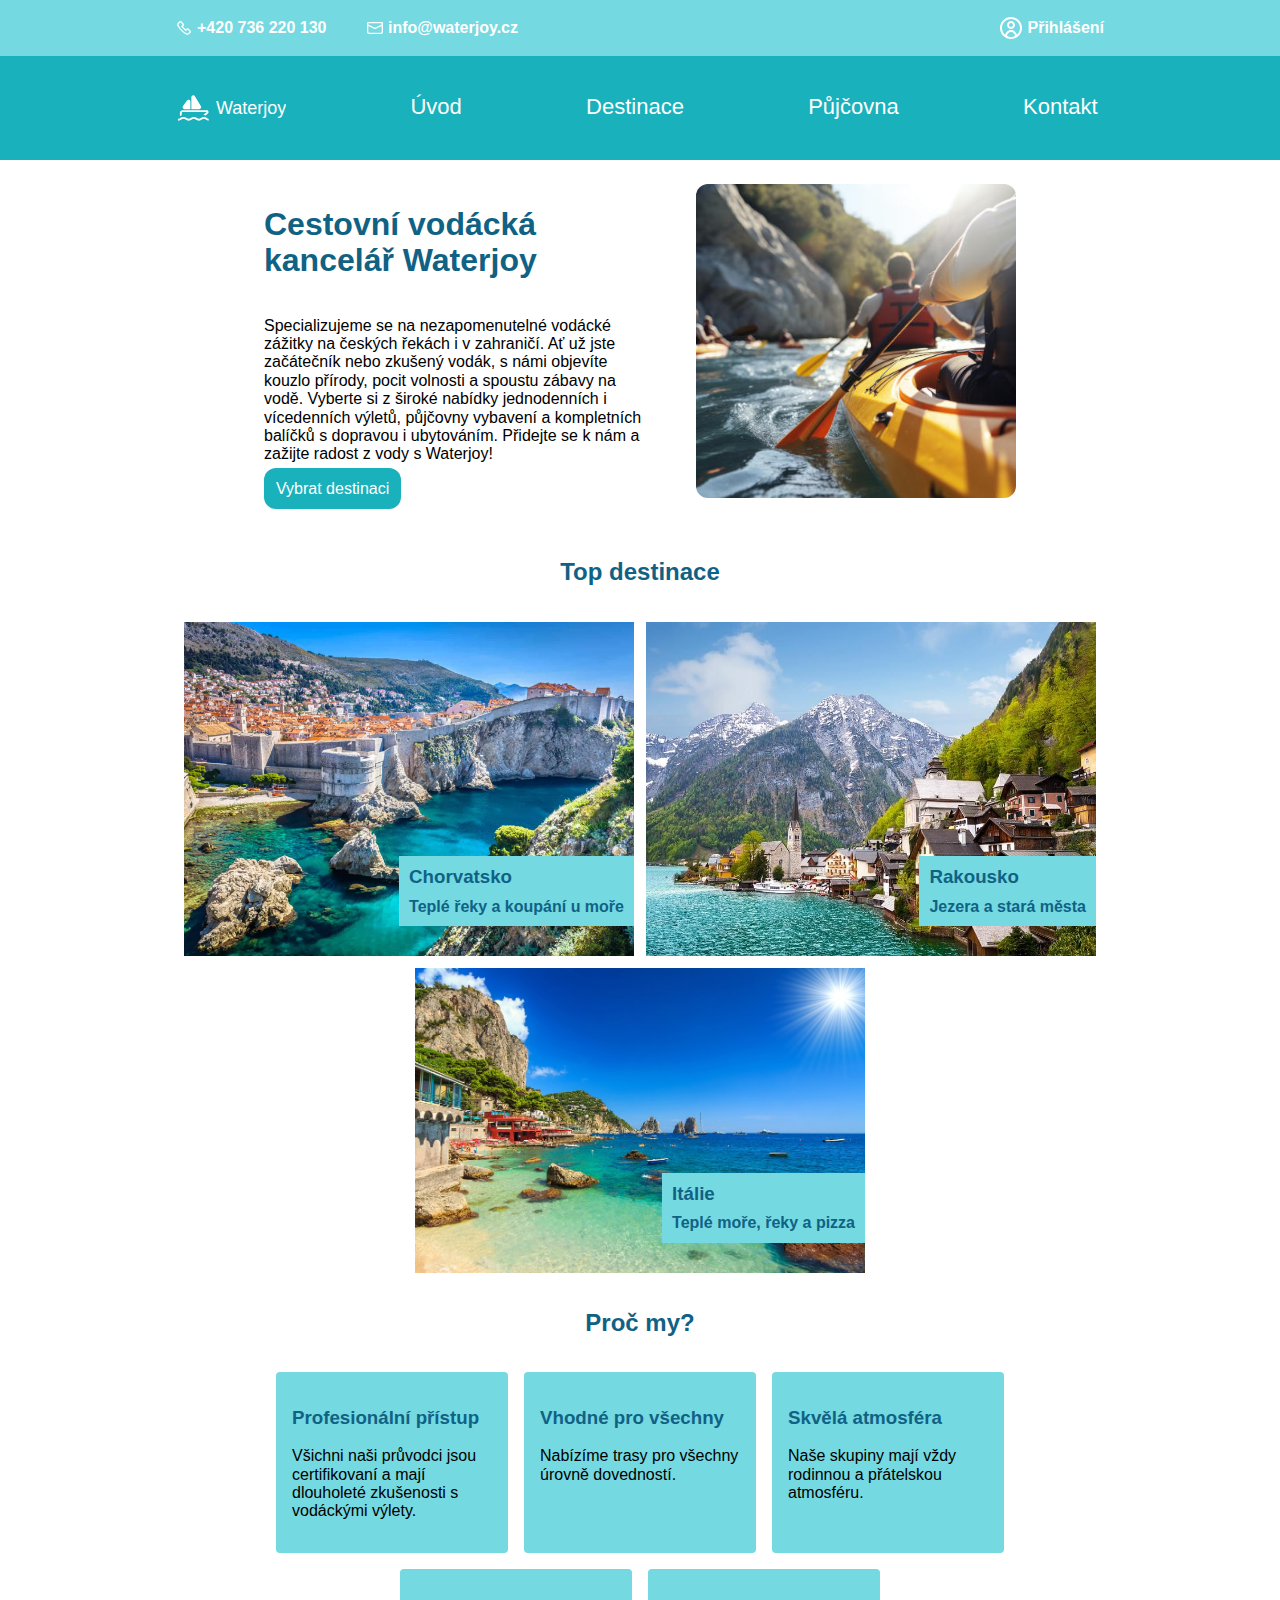
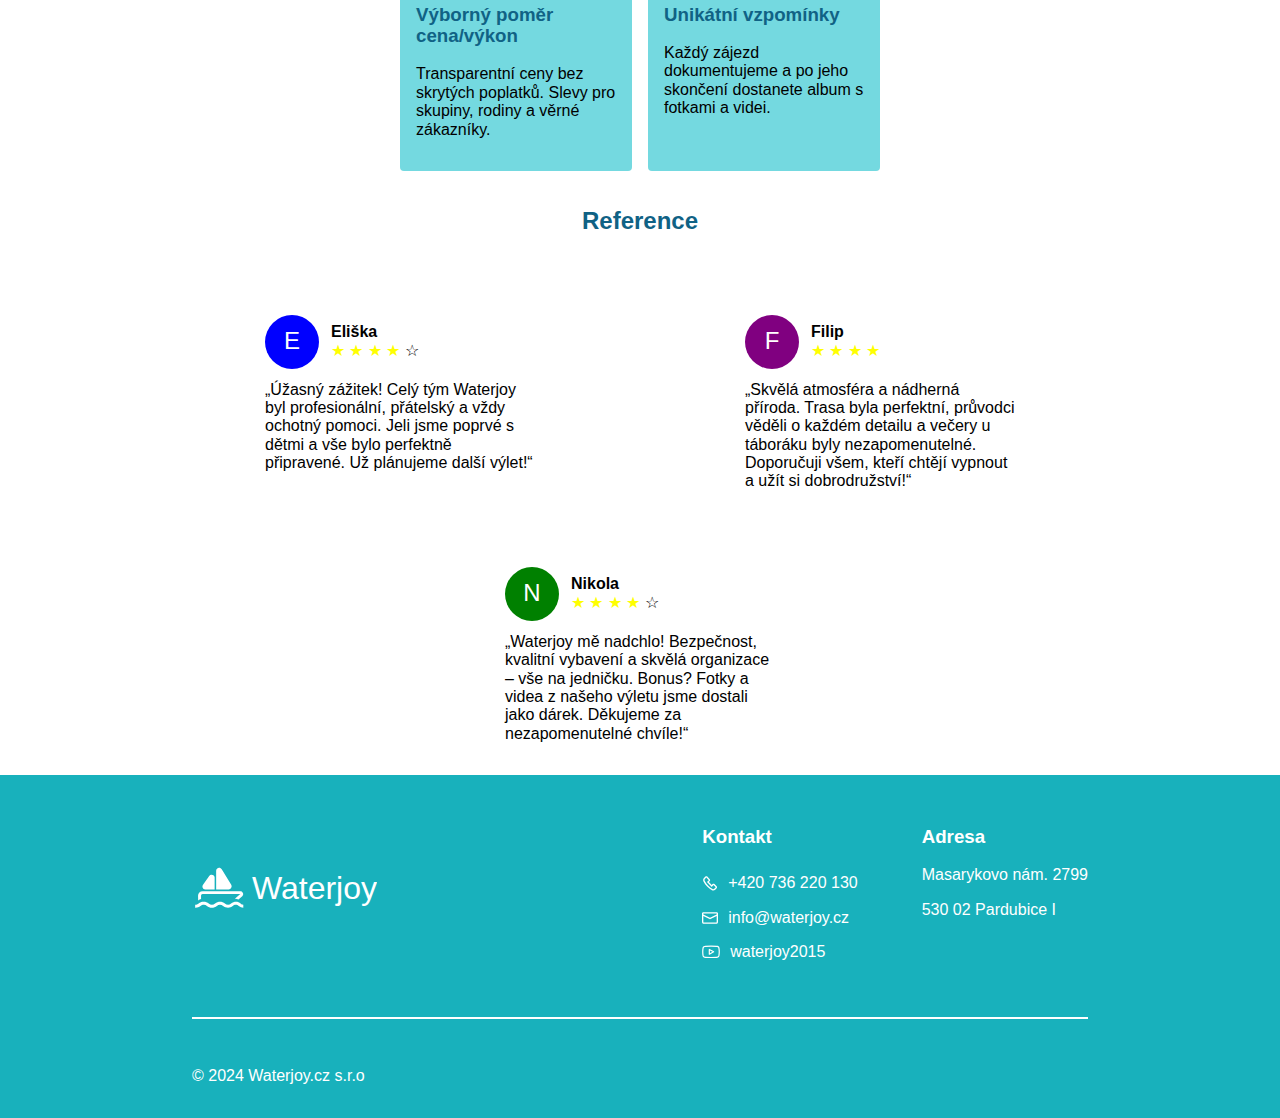
==== index.html @ 98359bdb "first commit" ====
<!DOCTYPE html>
<html lang="cs">
  <head>
    <meta charset="UTF-8" />
    <meta http-equiv="X-UA-Compatible" content="IE=edge" />
    <meta name="viewport" content="width=device-width, initial-scale=1.0" />
    <link rel="stylesheet" href="./styles/main.css" />
    <link rel="stylesheet" href="./styles/normalize.css" />
    <link rel="stylesheet" href="./styles/hamburger.css" />
    <link rel="stylesheet" href="./styles/style.css" />
    <script src="./hamburger.js"></script>
    <title>Waterjoy | Homepage</title>
  </head>
  <body>
    <header class="header">
      <div class="header__inline">
        <div class="header__kontakt">
          <a href="tel://+420736220130" class="telefon">
            <img src="./ico/telephone.svg" alt="telefon" />
            <p>+420 736 220 130</p>
          </a>
          <a href="mailto://info@watejoy.cz" class="posta">
            <img src="./ico/email.svg" alt="schránka" />
            <p>info@waterjoy.cz</p>
          </a>
        </div>
        <a href="#" class="header__profile">
          <img src="./ico/Profile.svg" alt="profil" />
          <p class="icon-profile">Přihlášení</p>
        </a>
      </div>
      <div class="header__navigace">
        <div class="hamburger-row">
          <div class="navbar__logotext">
            <a
              href="./index.html"
              class="navbar__logo img-responsive header__logo"
              ><img
                src="./ico/logo.svg"
                alt="Waterjoy"
                class="logo--text"
              />Waterjoy</a
            >
          </div>
          <a
            href="javascript:void(0)"
            class="hamburger hamburger-btn hamburger-zone"
          >
            <span></span>
            <span></span>
            <span></span>
          </a>
        </div>
        <nav class="navbar hamburger-nav hamburger-zone">
          <menu class="nav__pages">
            <li class="nav-item">
              <a class="nav-link" href="./index.html">Úvod</a>
            </li>
            <li class="nav-item">
              <a class="nav-link" href="./destinace.html">Destinace</a>
            </li>
            <li class="nav-item">
              <a class="nav-link" href="./pujcovna.html">Půjčovna</a>
            </li>
            <li class="nav-item">
              <a class="nav-link" href="./kontakt.html">Kontakt</a>
            </li>
          </menu>
        </nav>
      </div>
    </header>
    <main>
      <section class="sec1">
        <div class="section1">
          <div class="sec1__check--block">
            <h1>Cestovní vodácká kancelář Waterjoy</h1>
            <div class="section1__item--text">
              <p>
                Specializujeme se na nezapomenutelné vodácké zážitky na českých
                řekách i v zahraničí. Ať už jste začátečník nebo zkušený vodák,
                s námi objevíte kouzlo přírody, pocit volnosti a spoustu zábavy
                na vodě. Vyberte si z široké nabídky jednodenních i vícedenních
                výletů, půjčovny vybavení a kompletních balíčků s dopravou i
                ubytováním. Přidejte se k nám a zažijte radost z vody s
                Waterjoy!
              </p>
            </div>
            <div>
              <a href="./destinace.html" class="hp-btn"> Vybrat destinaci </a>
            </div>
          </div>
          <img class="img-responsive" src="./images/uvod.jpeg" alt="škola" />
        </div>
      </section>
      <section class="top-destinace">
        <h2 class="homepage__h2">Top destinace</h2>
        <div class="top-destinace__obal">
          <div class="top-destinace__blok">
            <a
              href="./destinace.html#Chorvatsko"
              class="top-destinace__blok--odkaz"
            >
              <img
                src="./images/croatia.jpg"
                alt="Chorvatsko"
                class="top-destinace__img"
              />
              <div class="top-destinace__text">
                <h3 class="top-destinace__h3">Chorvatsko</h3>
                <p class="top-destinace__p">Teplé řeky a koupání u moře</p>
              </div>
            </a>
          </div>
          <div class="top-destinace__blok">
            <a
              href="./destinace.html#Rakousko"
              class="top-destinace__blok--odkaz"
            >
              <img
                src="./images/rakousko.jpg"
                alt="Rakousko"
                class="top-destinace__img"
              />
              <div class="top-destinace__text">
                <h3 class="top-destinace__h3">Rakousko</h3>
                <p class="top-destinace__p">Jezera a stará města</p>
              </div>
            </a>
          </div>
          <div class="top-destinace__blok">
            <a
              href="./destinace.html#Italie"
              class="top-destinace__blok--odkaz"
            >
              <img
                src="./images/italie.jpg"
                alt="Italie"
                class="top-destinace__img"
              />
              <div class="top-destinace__text">
                <h3 class="top-destinace__h3">Itálie</h3>
                <p class="top-destinace__p">Teplé moře, řeky a pizza</p>
              </div>
            </a>
          </div>
        </div>
      </section>
      <section class="sec__proc-my">
        <h2 class="homepage__h2">Proč my?</h2>
        <div class="proc-my__blok">
          <div class="proc-my__item">
            <h3>Profesionální přístup</h3>
            <p>
              Všichni naši průvodci jsou certifikovaní a mají dlouholeté
              zkušenosti s vodáckými výlety.
            </p>
          </div>
          <div class="proc-my__item">
            <h3>Vhodné pro všechny</h3>
            <p>Nabízíme trasy pro všechny úrovně dovedností.</p>
          </div>
          <div class="proc-my__item">
            <h3>Skvělá atmosféra</h3>
            <p>Naše skupiny mají vždy rodinnou a přátelskou atmosféru.</p>
          </div>
          <div class="proc-my__item">
            <h3>Výborný poměr cena/výkon</h3>
            <p>
              Transparentní ceny bez skrytých poplatků. Slevy pro skupiny,
              rodiny a věrné zákazníky.
            </p>
          </div>
          <div class="proc-my__item">
            <h3>Unikátní vzpomínky</h3>
            <p>
              Každý zájezd dokumentujeme a po jeho skončení dostanete album s
              fotkami a videi.
            </p>
          </div>
        </div>
      </section>
      <section class="reference">
        <h2 class="homepage__h2">Reference</h2>
        <div class="reference__block">
          <!--<div class="reference__item">
            <div class="reference__item--blok">
              <p>2015</p>
              <p>Fungujeme již 9 let</p>
            </div>
            <div class="reference__item--blok">
              <p>12 245</p>
              <p>Jelo s námi více jak 12 tisíc lidí</p>
            </div>
            <div class="reference__item--blok">
              <p>8</p>
              <p>Jezdíme na vodu do 8 zemí</p>
            </div>
          </div>-->
          <div class="reference__list">
            <div class="reference-list__item">
              <div class="reference__profil">
                <p class="reference__word--circle blue">E</p>
                <div class="profile__blok">
                  <p class="profile__name"><b>Eliška</b></p>
                  <div>
                    <span class="yellow">&#9733; &#9733; &#9733; &#9733;</span>
                    &#9734;
                  </div>
                </div>
              </div>
              <p class="reference__text">
                „Úžasný zážitek! Celý tým Waterjoy byl profesionální, přátelský
                a vždy ochotný pomoci. Jeli jsme poprvé s dětmi a vše bylo
                perfektně připravené. Už plánujeme další výlet!“
              </p>
            </div>
            <div class="reference-list__item">
              <div class="reference__profil">
                <p class="reference__word--circle purple">F</p>
                <div class="profile__blok">
                  <p class="profile__name"><b>Filip</b></p>
                  <div>
                    <span class="yellow">&#9733; &#9733; &#9733; &#9733;</span>
                  </div>
                </div>
              </div>
              <p class="reference__text">
                „Skvělá atmosféra a nádherná příroda. Trasa byla perfektní,
                průvodci věděli o každém detailu a večery u táboráku byly
                nezapomenutelné. Doporučuji všem, kteří chtějí vypnout a užít si
                dobrodružství!“
              </p>
            </div>
            <div class="reference-list__item">
              <div class="reference__profil">
                <p class="reference__word--circle green">N</p>
                <div class="profile__blok">
                  <p class="profile__name"><b>Nikola</b></p>
                  <div>
                    <span class="yellow">&#9733; &#9733; &#9733; &#9733;</span>
                    &#9734;
                  </div>
                </div>
              </div>
              <p class="reference__text">
                „Waterjoy mě nadchlo! Bezpečnost, kvalitní vybavení a skvělá
                organizace – vše na jedničku. Bonus? Fotky a videa z našeho
                výletu jsme dostali jako dárek. Děkujeme za nezapomenutelné
                chvíle!“
              </p>
            </div>
          </div>
        </div>
      </section>
    </main>
    <footer>
      <div class="footer__block">
        <a href="./index.html" class="footer__logo img-responsive footer__logo2"
          ><img
            src="./ico/logo.svg"
            alt="Waterjoy"
            class="footer__logo--text"
          />Waterjoy</a
        >
        <div class="footer__blok2">
          <div class="footer__item">
            <h3 class="footer__h3">Kontakt</h3>
            <div class="footer__kontakt">
              <a href="tel://+420736220130" class="footer__a">
                <img src="./ico/telephone.svg" alt="telefon" /> +420 736 220
                130</a
              >
              <a href="mailto://info@l3web.cz" class="footer__a">
                <img src="./ico/email.svg" alt="posta" /> info@waterjoy.cz</a
              >
              <a href="https://www.youtube.com/"
                ><img src="./ico/youtube.svg" alt="YouTube" />waterjoy2015</a
              >
            </div>
          </div>
          <div class="footer__item">
            <h3 class="footer__h3">Adresa</h3>
            <p>Masarykovo nám. 2799</p>
            <p>530 02 Pardubice I</p>
          </div>
        </div>
      </div>
      <div class="sec__footer--line">
        <span class="footer__line"></span>
      </div>
      <div class="footer__item--underline">
        <div class="footer__underline--text">
          <a href="https://pslib.cz/" class="footer__a"
            >&copy; 2024 Waterjoy.cz s.r.o</a
          >
        </div>
      </div>
    </footer>
  </body>
</html>
---- styles/main.css ----
:root {
    --lightblue: #18b1bc;
    --darkblue: #106285;
    --black: #000000;
    --white: #ffffff;
    --backgoundblue: #add5e79c;
    --lighterblue: #74d9e0;
}

html {
    font-family: 'Inter', sans-serif;
}

a {
    text-decoration: none;
}

li {
    display: block;
}

h1,
h2,
h3 {
    color: var(--darkblue);
}

.img-responsive {
    display: block;
    width: 100%;
    object-fit: cover;
    max-width: 700px;
    margin: 0;
    padding: 0;
    border-radius: 12px;
    overflow: hidden;
}

.sec__btn {
    display: flex;
    justify-content: center;
}

.drobenka {
    display: flex;
    align-items: center;
    gap: 5px;
}

.drobenka a {
    color: var(--Cerna);
    padding: 0.1em;
}

.drobenka img {
    padding-bottom: 0.4em;
}

.drobenka__span {
    display: inline-flex;
    border: 2px solid var(--lightblue);
    height: 1px;
    border-radius: 2px;
}

.foto__profil {
    margin: 1em 1em 1em 0;
}

.yellow {
    color: yellow;
}

/*HEADER*/

.header {
    background-color: var(--lightblue);
}

.header__inline {
    display: flex;
    font-family: 'Hanken Grotesk', sans-serif;
    justify-content: space-between;
    padding: 1em;
    background-color: var(--lighterblue);
}

.header__kontakt {
    gap: 20px;
}

.header__kontakt img {
    width: 100%;
}

.header__inline p {
    display: none;
}

.telefon,
.posta,
.header__profile,
.header__kontakt {
    display: flex;
    align-items: center;
    align-self: center;
}

/*NAVIGACE*/

.header__navigace {
    background-color: var(--lightblue);
}

.navbar__logo {
    max-width: 185px;
}

.logo--text {
    padding-right: 5px;
    width: 100%;
    object-fit: cover;

}

.header__logo {
    display: flex;
    align-items: center;
    /*padding-top: 0.2em;*/
    color: white;
    font-size: large;
    z-index: 2;
}

.nav-link {
    color: var(--white);
    font-size: 22px;
    font-weight: normal;
    text-align: center;
}

.telefon,
.posta,
.header__profile {
    gap: 5px;
    color: var(--white);
    font-weight: bold;
}

.navbar {
    position: absolute;
    width: 100%;
    transition: 1s;
}

.nav-item {
    display: block;
    text-align: center;
    border-bottom: 2px solid var(--white);
    padding: 0.5em 0;
    width: 100%;
}

/*HOMEPAGE*/

.sec1__check {
    display: flex;
    align-items: center;
    justify-content: space-between;
}

.sec1__check--text ul {
    padding: 0.5em 0.5em;
    margin: 0;
}

.section1 {
    display: flex;
    justify-content: space-around;
    flex-direction: column;
    margin: 1em;
    gap: 20px;
    padding: 1.5em;
}

.sec1__h1 {
    display: flex;
    flex-direction: row-reverse;
}

.section1__item--text {
    padding: 0;
    margin: 0 0 1.5em 0;
}

.hp-btn {
    background-color: var(--lightblue);
    color: var(--white);
    border-radius: 12px;
    padding: 12px;
    margin: 16px 0;
    width: fit-content;
}

.hp-btn:hover {
    background-color: var(--darkblue);
}


.homepage__h2 {
    text-align: center;
    padding: 1.5em;
    margin: 0;
    /*margin-bottom: 1em;*/
}

.top-destinace__blok {
    display: flex;
    position: relative;
}

.top-destinace__blok:hover {
    transform: scale(1.05);
    transition: 1s;
}

.top-destinace__img {
    width: 100%;
    object-fit: cover;
}

.top-destinace__text {
    position: absolute;
    background-color: var(--lighterblue);
    color: var(--darkblue);
    font-weight: 600;
    right: 0;
    bottom: 30px;
    padding: 10px;
}

.top-destinace__h3 {
    margin: 0;
    padding-bottom: 10px;
}

.top-destinace__p {
    margin: 0;
}

.reference__item {
    display: flex;
    text-align: center;
    flex-wrap: wrap;
    justify-content: center;
    color: var(--lightblue);
}

.reference__item--blok {
    padding: .5em;
    border-radius: 16px;

}

.reference__item--blok p:first-child {
    font-size: large;
    font-weight: bold;
}

.reference-list__item {
    display: flex;
    flex-direction: column;
    justify-content: start;
    margin: 2em;
}

.reference__profil {
    display: flex;
    align-items: center;
}

.reference__word--circle {
    width: 30px;
    height: 30px;
    font-size: 24px;
    text-align: center;
    color: var(--white);
    border-radius: 50%;
    padding: .5em;
    margin: .5em .5em .5em 0;
}

.blue {
    background-color: blue;
}

.purple {
    background-color: purple;
}

.green {
    background-color: green;
}



.profile__blok {
    display: flex;
    flex-direction: column;
}

.profile__name {
    margin: 0;
}

.reference__text {
    margin: 0;
}

/*DESTINACE*/

.destinace {
    margin: 0 5px;
}

.destinace_uvod {
    margin: 2em;
}

.destinace__item {
    margin: 2em;
}

.more-info-btn {
    color: var(--lightblue);
    text-decoration: underline;
}

.price__item {
    display: flex;
    justify-content: space-between;
    align-items: center;
}

.formular-btn {
    background-color: var(--lightblue);
    color: var(--white);
    border: 3px solid var(--darkblue);
    padding: 5px;
}

.formular-btn:hover {
    background-color: var(--darkblue);
}

.destinace__img {
    object-fit: cover;
    width: 100%;
}

.proc-my__blok {
    display: flex;
    justify-content: center;
    flex-direction: column;
    gap: 16px;
    margin: 1em;
}

.proc-my__item {
    background-color: var(--lighterblue);
    border-radius: 4px;
    padding: 1em;
}

/*PUJCOVNA*/

.cenik {
    border-collapse: collapse;
    border: 1px solid var(--black);
    width: 100%;
}

.pujcovna__sec1 {
    margin: 2em;
}

.pujcovna__adresa--text {
    margin: 2em;
}

.pujcovna__cenik {
    margin: 2em;
}

.cenik__popis {
    margin: 1em;
    font-weight: bold;
    font-size: larger;
    color: var(--darkblue);
}

.cenik__radek--popis th {
    font-weight: bold;
    padding: 8px;
    /*border: 1px solid var(--darkblue);*/
}

.cenik__radek th {
    font-weight: 400;
    padding: 8px;
    border: 1px solid var(--black);
}

.pujcovna__formular {
    margin: 2em;
}

/*formular*/

input[type=text],
select {
    width: 100%;
    padding: 12px 20px;
    margin: 8px 0;
    display: inline-block;
    border: 1px solid #ccc;
    border-radius: 4px;
    box-sizing: border-box;
}

input[type=submit] {
    width: 100%;
    background-color: var(--lightblue);
    color: white;
    padding: 14px 20px;
    margin: 8px 0;
    border: none;
    border-radius: 4px;
    cursor: pointer;
}

input[type=submit]:hover {
    background-color: var(--darkblue);
}

/*KONTAKT*/

.kontakt__sec1 {
    margin: 2em;
}

.kontakt__sec2--text {
    margin: 2em 2em;
}

.kontakt__doba--blok {
    display: flex;
    flex-direction: column;

}

.kontakt__doba--popis {
    text-align: start;
}

.kontakt__doba--item {
    display: flex;
    justify-content: space-between;
    padding: .5em;
    gap: 16px;
}


.mapa {
    width: 100%;
    height: 400px;
}

.kontakt__personal {
    display: flex;
    justify-content: space-between;
    margin: 1em;
    align-items: center;
    max-width: 450px;
    width: 100%;
}

.kontakt__personal--block {
    display: flex;
    justify-content: center;
    background-color: var(--lighterblue);
    border-radius: 16px;
}

.foto__logo {
    width: 140px;
    margin: 1em;
}

.kontakt__sec3 {
    margin: 3em 1em;
}

.kontakt__sec3 h2 {
    text-align: center;
}

.kontakt__sec3--block {
    display: flex;
    justify-content: space-around;
    flex-direction: column;
    gap: 24px;
    width: 100%;
    margin: 2em 0;
}

.kontakt__foto {
    max-width: 100px;
}

.kontakt__personal--text p {
    margin: 5px 0;
    color: var(--darkblue);
}

.kontakt__personal--text p:first-child {
    font-weight: bold;
}

.kontakt__personal--text a {
    display: block;
    color: var(--darkblue);
    margin: 5px 0;
}

/*FOOTER*/

footer {
    background-color: var(--lightblue);
    color: var(--white);
    padding: 1em 0 1em 0;
}

.footer__block {
    display: flex;
    flex-wrap: wrap;
    flex-direction: column;
}

.footer__logo {
    max-width: 185px;
    margin: 1em;
}

.footer__logo--text {
    padding-right: 5px;

}

.footer__logo2 {
    display: flex;
    align-items: center;
    color: white;
    font-size: 24px;
}

.footer__item {
    text-align: start;
    margin: 1em 2em;
}

.footer__item a {
    color: var(--white);
}

.footer__h3 {
    color: var(--white);
}

.footer__item--underline {
    text-align: center;
}

.footer__underline--text {
    display: flex;
    justify-content: space-around;
    align-items: center;
    margin: 0 1em;
}

.footer__line {
    display: flex;
    border: 1px solid var(--white);
}

.sec__footer--line {
    margin: 2em;
}

.footer__kontakt {
    display: flex;
    flex-direction: column;
}

.footer__kontakt a {
    display: flex;
    justify-content: flex-start;
    margin: 0.5em 0;
    gap: 10px;
}

.footer__a {
    display: block;
    color: var(--svetlaModra);
    margin: 1em 0;
}



/*MEDIAQ*/

@media screen and (min-width: 768px) {
    /*Q-HEADER*/

    .header__inline p {
        display: inline;
        margin: 0;
    }

    .header__kontakt p {
        min-width: 150px;
    }

    /*Q-NAVIGACE*/

    .header__navigace {
        display: flex;
        align-items: center;
        padding: 2em 1em;
        justify-content: space-between;
        background-color: var(--lightblue);
        gap: 24px;
    }

    .navbar {
        display: flex;
        position: relative;
        justify-content: space-between;
        transition: none;
        right: 0;
        justify-content: space-between;
        max-width: 700px;
    }

    .nav__pages {
        display: flex;
        align-items: center;
        width: 100%;
        justify-content: space-between;
        gap: 2;
    }

    .nav__border {
        border: 2px solid var(--Seda);
        align-self: center;
        height: 30px;
    }

    .nav-item {
        display: flex;
        padding: 0.4em;
        border: none;
        justify-content: space-between;
        width: auto;
        border-bottom: 2px solid var(--lightblue);
    }

    .nav-item:hover {
        border-bottom: 2px solid var(--white);
        /*padding-top: 0.4em;*/

    }

    /*Q-HOMEPAGE*/

    .section1 {
        display: flex;
        flex-wrap: nowrap;
        flex-direction: row;
        justify-content: space-around;
    }

    .sec1__check--block {
        display: flex;
        flex-direction: column;
        justify-content: space-evenly;
        margin-right: 2em;
        max-width: 380px;
    }

    .sec1__check {
        display: flex;
        flex-direction: column;
        align-items: start;
    }

    .section1__item--text {
        padding: 0;
        margin: 0;
    }

    .top-destinace__obal {
        display: flex;
        flex-wrap: wrap;
        gap: 12px;
        justify-content: center;
    }

    .top-destinace__img {
        max-width: 450px;
        height: 100%;

    }

    .sec__proc-my {
        display: flex;
        flex-direction: column;
        align-items: center;
        justify-content: center;
    }

    .proc-my__blok {
        flex-wrap: wrap;
        width: fit-content;
        flex-direction: row;
        justify-content: center;

    }

    .proc-my__item {
        max-width: 200px;
    }

    .reference__item {
        justify-content: space-around;
    }

    .reference__list {
        display: flex;
        flex-direction: row;
        flex-wrap: wrap;
        justify-content: space-around;
    }

    .reference-list__item {
        max-width: 270px;

    }

    /*Q-destinace*/
    .destinace__popis {
        display: flex;

    }

    .destinace__img {
        max-width: 450px;
    }

    .destinace__nabidka {
        margin-bottom: 1em;
    }

    /*Q-pujcovna*/

    .pujcovna__adresa {
        display: flex;
        justify-content: space-between;
    }

    .pujcovna__cenik {
        display: flex;
        justify-content: center;
    }



    .formular {
        display: grid;
        grid-template-columns: 1fr 1fr;
        gap: 12px;
    }

    /*Q-KONTAKT*/

    .kontakt__sec3 {
        margin: auto auto 3em auto;
    }

    .kontakt__sec2 {
        display: flex;
        justify-content: space-between;
        gap: 50px;
        padding: 0 0 4em 0;
    }

    .kontakt__sec2--text {
        margin: 0 2em;
        min-width: 200px;
    }

    /*
    .mapa {
        max-height: 350px;
        max-width: 420px;
    }
*/
    .kontakt__pozadi {
        border-radius: 30px;
    }

    .kontakt__sec3--block {
        flex-direction: row;
        flex-wrap: wrap;
    }

    /*Q-FOOTER*/

    .footer__block {
        display: flex;
        flex-direction: row;
        justify-content: space-between;
    }

    .footer__blok2 {
        display: flex;
    }


    .footer__logo {
        max-width: 185px;
        margin: 1em;
    }

    .footer__logo--text {
        padding-right: 5px;
        width: 100%;
        object-fit: cover;

    }

    .footer__logo2 {
        display: flex;
        align-items: center;
        color: white;
        font-size: 32px;
        z-index: 2;
    }

    .footer__item--underline {
        display: flex;
        justify-content: space-between;
        margin: 2em;
    }

    .sec__footer--line {
        display: flex;
        justify-content: center;
        margin: 2em;
    }

    .footer__line {
        width: 100%;
    }
}

/*TABLET*/

@media screen and (min-width: 961px) {
    .header__kontakt {
        margin-left: 10em;
    }

    .header__profile {
        margin-right: 10em;
    }

    .header__navigace {
        margin: 0 10em;
    }

    .section1 {
        justify-content: space-between;
        margin: auto 15em auto 15em;
    }

    .proc-my__blok {
        margin: auto 10em auto 10em;
    }

    .reference {
        margin: auto 10em auto 10em;
    }

    .destinace {
        margin: auto 10em auto 10em;
    }

    .pujcovna__main {
        margin: auto 10em auto 10em;
    }

    .kontakt__sec1,
    .kontakt__sec2 {
        margin: auto 10em auto 10em;
    }

    .kontakt__sec3 {
        margin: auto 10em 3em 10em;
    }

    .footer__item--underline {
        margin: auto 12em auto 11em;
    }

    .footer__line {
        margin: auto 10em auto 10em;
    }

    .footer__block {
        margin: auto 10em auto 10em;
    }
}
---- styles/hamburger.css ----
:root {
    --white: #ffffff;
}

.hamburger {
    --rotate-time: .15s;
    --move-time: .1s;
}

.hamburger {
    width: 60px;
    height: 45px;
    position: relative;
}

.hamburger span {
    position: absolute;
    height: 6px;
    width: 100%;
    background: var(--white);
    left: 0;
}

.hamburger span:nth-child(1) {
    top: 0px;
    border-radius: 20px;
}

.hamburger span:nth-child(2) {
    top: 18px;
    transition: .5s;
    border-radius: 20px;
}

.hamburger span:nth-child(3) {
    bottom: 2px;
    border-radius: 20px;
}

.hamburger-nav {
    transform: scaleY(0);
    transition: .5s;
    transform-origin: top;
}


@media screen and (max-width: 768px) {
    .hamburger.active span {
        transform: translateY(0px);
    }

    .hamburger-nav.active {
        transform: scaleY(1);
    }

    .hamburger.active span:nth-child(1) {
        transform: translateY(18px) rotate(45deg);
    }

    .hamburger.active span:nth-child(2) {
        transform: translateX(200%);
        transition: .5s;
        overflow: hidden;
    }

    .hamburger.active span:nth-child(3) {
        transform: translateY(-18px) rotate(-45deg);
    }
}
---- styles/style.css ----
:root {
    --black: #000000;
    --white: #ffffff;
    --lightblue: #18b1bc;
}

.hamburger {
    display: block;
}

.hamburger-nav {
    background-color: var(--lightblue);
    border-top: 2px solid var(--white);
}

.hamburger-nav a:hover {
    color: var(--white);
}

.hamburger-row {
    padding: 1em;
    display: flex;
    justify-content: space-between;
    color: var(--white);
    flex-wrap: nowrap;
    align-items: center;
}

.hamburger-nav menu {
    margin: 0;
    padding: 0;
}

.btn-cta {
    display: inline-block;
    background-color: var(--black);
    font-size: 22px;
    font-weight: bold;
    border-top: 0;
}

.btn-cta>a {
    color: var(--white);
}

@media screen and (min-width: 768px) {
    .hamburger-btn {
        display: none;
    }

    .hamburger-nav {
        transform: none;
        display: flex;
        justify-content: end;
        border: none;
    }

    .btn-cta {
        background-color: var(--white);
        border-radius: 1em;
        padding: 10px 20px;
        margin: 5px;
    }

    .btn-cta:hover {
        border: 5px solid var(--white);
        background-color: var(--white);
        font-weight: bold;
        padding: 5px 15px;
        color: var(--black);
    }

    .btn-cta>a {
        color: var(--white);
    }

    .hamburger-nav a:hover {
        color: var(--white);
    }

    .hamburger-row {
        display: flex;
        justify-content: space-between;
        color: var(--white);
        align-content: center;
        padding: 0;
    }
}
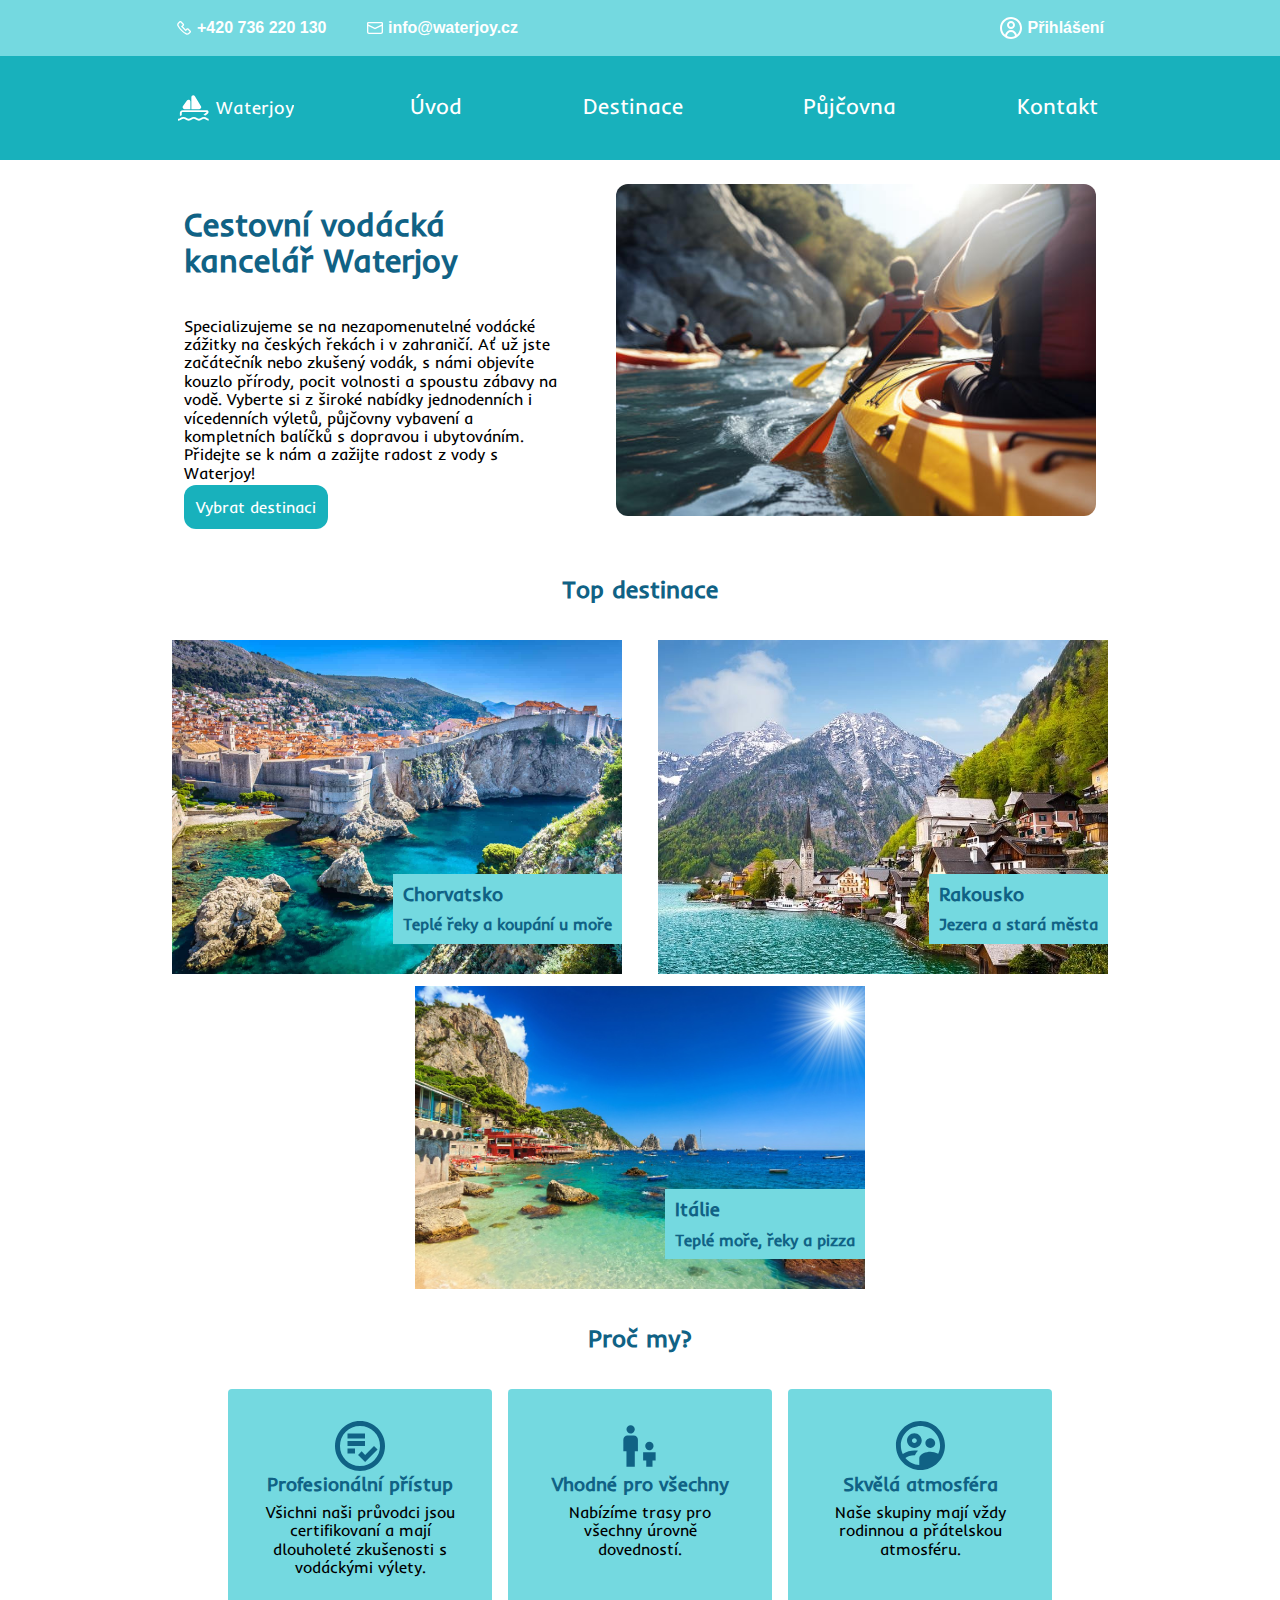
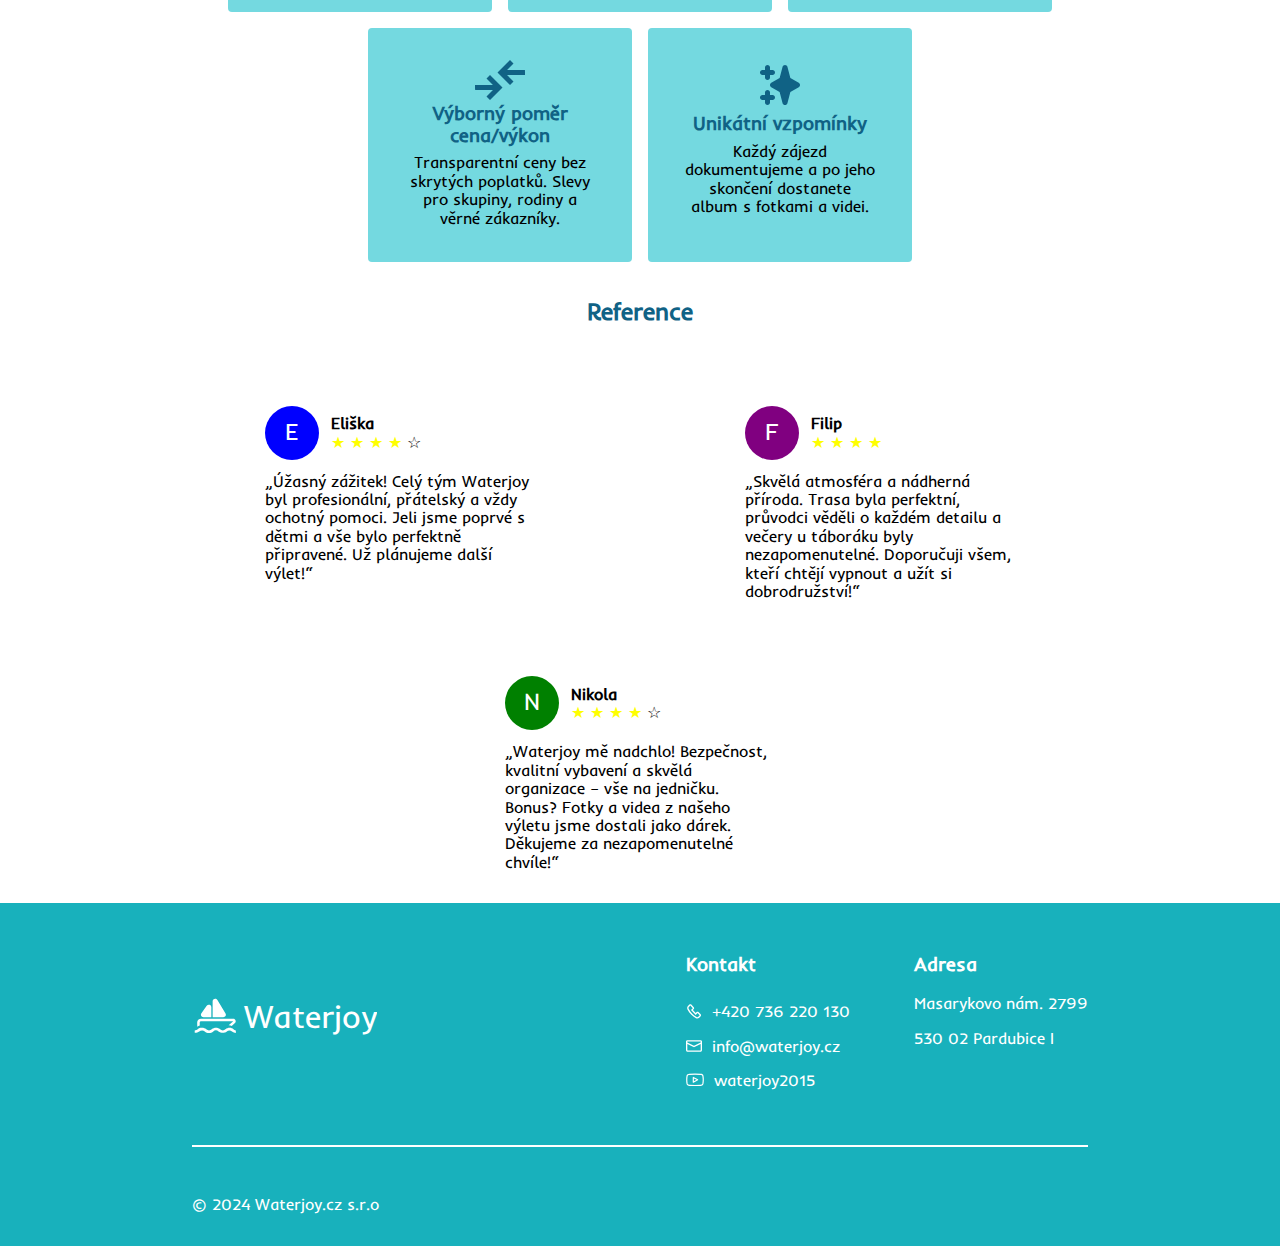
==== commit 9b94a421: "commit 2" ====
--- a/index.html
+++ b/index.html
@@ -8,6 +8,12 @@
     <link rel="stylesheet" href="./styles/normalize.css" />
     <link rel="stylesheet" href="./styles/hamburger.css" />
     <link rel="stylesheet" href="./styles/style.css" />
+    <link rel="preconnect" href="https://fonts.googleapis.com" />
+    <link rel="preconnect" href="https://fonts.gstatic.com" crossorigin />
+    <link
+      href="https://fonts.googleapis.com/css2?family=Inder&display=swap"
+      rel="stylesheet"
+    />
     <script src="./hamburger.js"></script>
     <title>Waterjoy | Homepage</title>
   </head>
@@ -149,6 +155,11 @@
         <h2 class="homepage__h2">Proč my?</h2>
         <div class="proc-my__blok">
           <div class="proc-my__item">
+            <img
+              class="img-responsive"
+              src="./ico/ico_hotovo.svg"
+              alt="pristup"
+            />
             <h3>Profesionální přístup</h3>
             <p>
               Všichni naši průvodci jsou certifikovaní a mají dlouholeté
@@ -156,14 +167,21 @@
             </p>
           </div>
           <div class="proc-my__item">
+            <img class="img-responsive" src="./ico/child.svg" alt="deti" />
             <h3>Vhodné pro všechny</h3>
             <p>Nabízíme trasy pro všechny úrovně dovedností.</p>
           </div>
           <div class="proc-my__item">
+            <img
+              class="img-responsive"
+              src="./ico/ico_planeta.svg"
+              alt="atmosfera"
+            />
             <h3>Skvělá atmosféra</h3>
             <p>Naše skupiny mají vždy rodinnou a přátelskou atmosféru.</p>
           </div>
           <div class="proc-my__item">
+            <img class="img-responsive" src="./ico/ico_sipky.svg" alt="sipky" />
             <h3>Výborný poměr cena/výkon</h3>
             <p>
               Transparentní ceny bez skrytých poplatků. Slevy pro skupiny,
@@ -171,6 +189,7 @@
             </p>
           </div>
           <div class="proc-my__item">
+            <img class="img-responsive" src="./ico/spark.svg" alt="vzpominky" />
             <h3>Unikátní vzpomínky</h3>
             <p>
               Každý zájezd dokumentujeme a po jeho skončení dostanete album s
--- a/styles/main.css
+++ b/styles/main.css
@@ -8,7 +8,7 @@
 }
 
 html {
-    font-family: 'Inter', sans-serif;
+    font-family: 'Inder', sans-serif;
 }
 
 a {
@@ -79,7 +79,7 @@
 
 .header__inline {
     display: flex;
-    font-family: 'Hanken Grotesk', sans-serif;
+    font-family: 'Inter', sans-serif;
     justify-content: space-between;
     padding: 1em;
     background-color: var(--lighterblue);
@@ -246,6 +246,23 @@
 
 .top-destinace__p {
     margin: 0;
+}
+
+.proc-my__item {
+    display: flex;
+    flex-direction: column;
+    align-items: center;
+    padding: 1em;
+}
+
+.proc-my__item img {
+    max-width: 50px;
+}
+
+.proc-my__item h3,
+.proc-my__item p {
+    text-align: center;
+    margin: .2em;
 }
 
 .reference__item {
@@ -369,7 +386,7 @@
 .proc-my__item {
     background-color: var(--lighterblue);
     border-radius: 4px;
-    padding: 1em;
+    padding: 2em;
 }
 
 /*PUJCOVNA*/
@@ -466,7 +483,7 @@
 .kontakt__doba--item {
     display: flex;
     justify-content: space-between;
-    padding: .5em;
+    padding: .5em 0;
     gap: 16px;
 }
 
@@ -713,7 +730,7 @@
         display: flex;
         flex-wrap: wrap;
         gap: 12px;
-        justify-content: center;
+        justify-content: space-around;
     }
 
     .top-destinace__img {
@@ -781,6 +798,7 @@
     .pujcovna__cenik {
         display: flex;
         justify-content: center;
+        flex-direction: column;
     }
 
 
@@ -805,7 +823,7 @@
     }
 
     .kontakt__sec2--text {
-        margin: 0 2em;
+        margin: 0;
         min-width: 200px;
     }
 
@@ -874,9 +892,9 @@
     }
 }
 
-/*TABLET*/
-
-@media screen and (min-width: 961px) {
+/*DESKTOP*/
+
+@media screen and (min-width: 1200px) {
     .header__kontakt {
         margin-left: 10em;
     }
@@ -891,7 +909,11 @@
 
     .section1 {
         justify-content: space-between;
-        margin: auto 15em auto 15em;
+        margin: auto 10em auto 10em;
+    }
+
+    .top-destinace {
+        margin: auto 10em auto 10em;
     }
 
     .proc-my__blok {
